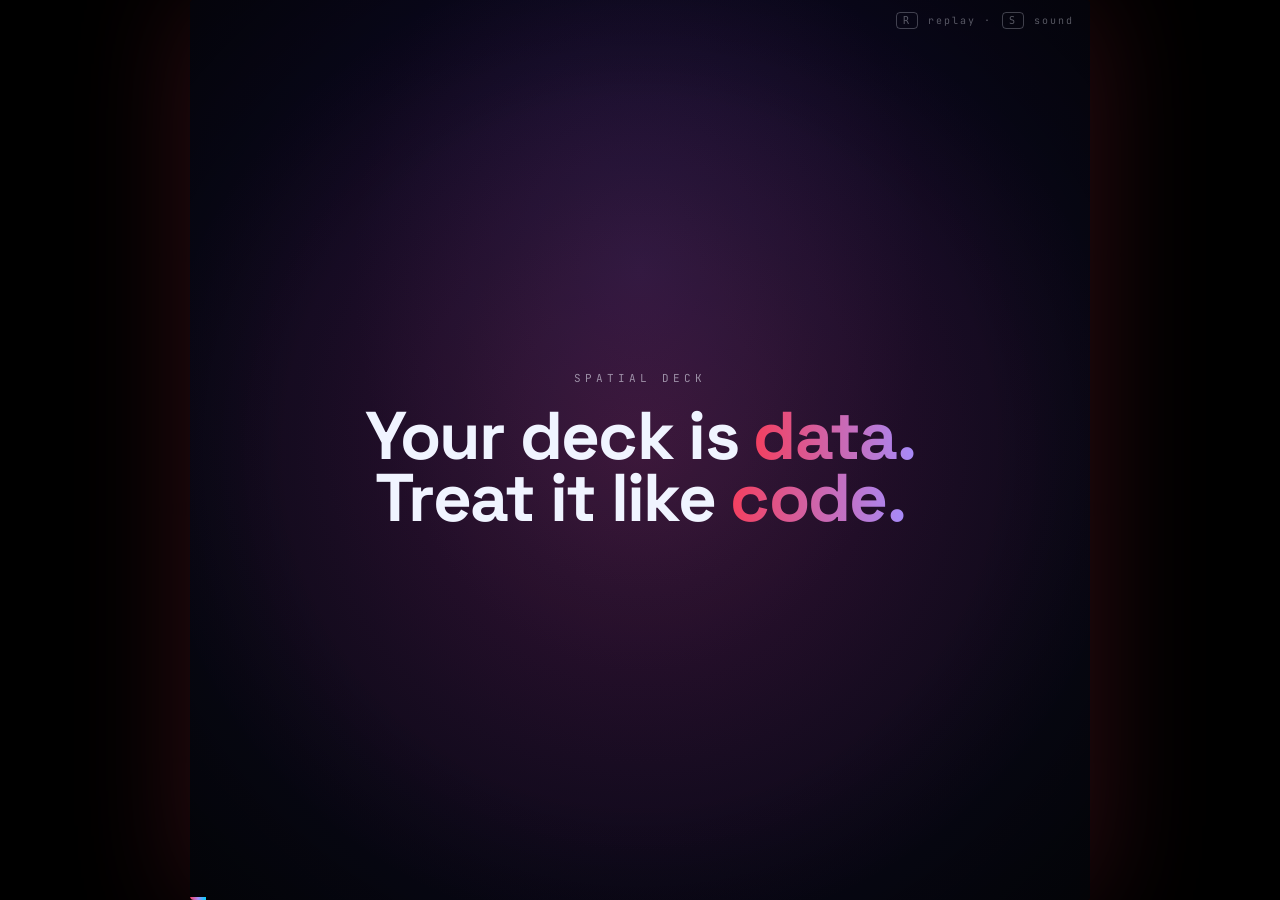
==== promo/index.html @ 25d0becb "promo: add self-contained silent-first social promo 43s 1:1 composition with 10 scenes (title, impor" ====
<!doctype html>
<html lang="en">
<head>
<meta charset="utf-8">
<title>Spatial Deck — Promo</title>
<link rel="preconnect" href="https://fonts.googleapis.com">
<link rel="preconnect" href="https://fonts.gstatic.com" crossorigin>
<link href="https://fonts.googleapis.com/css2?family=Space+Grotesk:wght@400;500;600;700&family=JetBrains+Mono:wght@400;500&display=swap" rel="stylesheet">
<style>
  :root{
    --bg1:#0b0820; --bg2:#060810;
    --teal:#00d4ff; --purple:#a78bfa; --amber:#f59e0b; --rose:#f43f5e; --green:#22c55e;
    --ink:#f0f4ff;
    --bar: 1875ms; /* 128 BPM, 4 beats */
    --beat: 468ms;
  }
  *{box-sizing:border-box;margin:0;padding:0}
  html,body{width:100%;height:100%;background:#000;overflow:hidden;font-family:'Space Grotesk',system-ui,sans-serif;color:var(--ink)}
  #stage{position:absolute;inset:0;display:grid;place-items:center}
  #frame{
    position:relative;width:min(100vmin,1080px);aspect-ratio:1/1;
    background:radial-gradient(ellipse at 50% 30%,#1a1238 0%, var(--bg1) 45%, var(--bg2) 100%);
    overflow:hidden;border-radius:4px;box-shadow:0 0 120px rgba(244,63,94,.2);
    isolation:isolate;
  }
  /* pulsing bg aura synced to beat */
  #aura{position:absolute;inset:-20%;background:radial-gradient(circle at 50% 50%, rgba(244,63,94,.18), transparent 55%);animation:aura var(--bar) ease-in-out infinite;z-index:0;pointer-events:none;mix-blend-mode:screen}
  @keyframes aura{0%,100%{opacity:.3;transform:scale(1)}50%{opacity:.7;transform:scale(1.08)}}

  .scene{position:absolute;inset:0;opacity:0;display:grid;place-items:center;padding:6%;z-index:1;transition:opacity .3s ease}
  .scene.active{opacity:1}

  .kicker{font-size:11px;font-family:'JetBrains Mono',monospace;letter-spacing:4px;color:rgba(240,244,255,.55);text-transform:uppercase;margin-bottom:20px;text-align:center}
  h1.big{font-size:clamp(34px,7.5vmin,92px);font-weight:700;line-height:.92;letter-spacing:-.025em;text-align:center}
  h1.big .accent{background:linear-gradient(90deg,var(--rose),var(--purple));-webkit-background-clip:text;background-clip:text;color:transparent}
  .sub{font-size:clamp(14px,2.2vmin,22px);color:rgba(240,244,255,.65);margin-top:20px;text-align:center;max-width:80%}

  /* beat pulse util */
  .pulse{animation:pulse var(--beat) ease-out}
  @keyframes pulse{0%{transform:scale(1.06)}100%{transform:scale(1)}}

  /* terminal */
  .term{width:86%;max-width:900px;background:rgba(0,0,0,.55);border:1px solid rgba(255,255,255,.12);border-radius:14px;padding:26px 30px;font-family:'JetBrains Mono',monospace;font-size:clamp(12px,2vmin,18px);box-shadow:0 20px 60px rgba(0,0,0,.5)}
  .term .bar{display:flex;gap:6px;margin-bottom:16px}
  .term .bar i{width:10px;height:10px;border-radius:50%;background:#333}
  .term .bar i:nth-child(1){background:#ff5f57} .term .bar i:nth-child(2){background:#febc2e} .term .bar i:nth-child(3){background:#28c840}
  .term .line{color:rgba(240,244,255,.9);white-space:pre;overflow:hidden}
  .term .line .prompt{color:var(--rose)}
  .term .line .cmd{color:var(--teal)}
  .term .line .arg{color:var(--amber)}
  .term .out{color:var(--green);margin-top:8px}
  .caret{display:inline-block;width:.55em;height:1em;background:var(--teal);vertical-align:-0.15em;animation:blink 1s steps(1) infinite;margin-left:2px}
  @keyframes blink{50%{opacity:0}}

  /* chips */
  .chips{display:flex;flex-wrap:wrap;gap:12px;justify-content:center;margin-top:26px}
  .chip{padding:9px 18px;border-radius:999px;border:1.5px solid;font-family:'JetBrains Mono',monospace;font-size:clamp(10px,1.7vmin,15px);letter-spacing:2px;font-weight:600;opacity:0;transform:translateY(14px) scale(.9)}
  .chip.show{animation:chipIn .35s cubic-bezier(.2,.8,.2,1.3) forwards}
  @keyframes chipIn{to{opacity:1;transform:translateY(0) scale(1)}}
  .chip.teal{border-color:var(--teal);color:var(--teal);background:rgba(0,212,255,.1);box-shadow:0 0 24px rgba(0,212,255,.3)}
  .chip.purple{border-color:var(--purple);color:var(--purple);background:rgba(167,139,250,.1);box-shadow:0 0 24px rgba(167,139,250,.3)}
  .chip.amber{border-color:var(--amber);color:var(--amber);background:rgba(245,158,11,.1);box-shadow:0 0 24px rgba(245,158,11,.3)}
  .chip.rose{border-color:var(--rose);color:var(--rose);background:rgba(244,63,94,.1);box-shadow:0 0 24px rgba(244,63,94,.3)}

  /* swatches */
  .swatches{display:flex;gap:10px;margin-top:22px;justify-content:center}
  .sw{width:clamp(34px,5.5vmin,54px);height:clamp(34px,5.5vmin,54px);border-radius:10px;opacity:0;transform:scale(.5) rotate(-12deg)}
  .sw.show{animation:swIn .32s cubic-bezier(.2,.8,.2,1.4) forwards}
  @keyframes swIn{to{opacity:1;transform:scale(1) rotate(0)}}

  /* hero */
  .hero{width:90%;max-width:960px;display:flex;flex-direction:column;align-items:center;gap:22px}
  .hero img{width:100%;border-radius:12px;filter:drop-shadow(0 0 50px rgba(244,63,94,.25));animation:heroIn .4s cubic-bezier(.2,.8,.2,1) both}
  @keyframes heroIn{from{opacity:0;transform:scale(.92)}to{opacity:1;transform:scale(1)}}
  .hero .cap{font-size:clamp(20px,3.6vmin,38px);font-weight:700;letter-spacing:-.015em;text-align:center;line-height:1.1}
  .hero .cap .em{color:var(--rose)}
  .hero .cap .tealem{color:var(--teal)}

  /* live deck iframe scene */
  .liveframe{width:92%;height:70%;border-radius:14px;overflow:hidden;border:2px solid rgba(240,244,255,.18);box-shadow:0 30px 80px rgba(0,0,0,.6);position:relative}
  .liveframe iframe{width:100%;height:100%;border:0;background:#0b0820;pointer-events:none}
  .liveframe::after{content:"LIVE DECK";position:absolute;top:12px;left:12px;padding:5px 10px;background:rgba(244,63,94,.9);color:#fff;font-family:'JetBrains Mono',monospace;font-size:10px;letter-spacing:3px;border-radius:4px;animation:blink 1s infinite}
  .livelabel{font-size:clamp(14px,2.4vmin,24px);color:rgba(240,244,255,.7);margin-top:16px;text-align:center;font-family:'JetBrains Mono',monospace;letter-spacing:3px}

  /* claude design scene */
  .cd{display:grid;grid-template-columns:1fr auto 1fr;gap:28px;align-items:center;width:92%;max-width:960px}
  .cd-side{padding:28px;border-radius:14px;border:1.5px solid;text-align:center}
  .cd-side.left{border-color:var(--purple);background:rgba(167,139,250,.08)}
  .cd-side.right{border-color:var(--teal);background:rgba(0,212,255,.08)}
  .cd-side .name{font-size:clamp(14px,2.4vmin,24px);font-weight:700;letter-spacing:1px;margin-bottom:10px}
  .cd-side.left .name{color:var(--purple)} .cd-side.right .name{color:var(--teal)}
  .cd-side .what{font-family:'JetBrains Mono',monospace;font-size:clamp(10px,1.6vmin,14px);color:rgba(240,244,255,.6);letter-spacing:2px}
  .cd-arrow{font-size:clamp(28px,5vmin,50px);color:var(--rose)}
  .cd-title{text-align:center;font-size:clamp(16px,2.6vmin,26px);color:rgba(240,244,255,.85);margin-top:28px;max-width:80%;margin-left:auto;margin-right:auto;line-height:1.3}
  .cd-title b{color:var(--rose)}

  /* end card */
  .end{text-align:center}
  .end .logo{font-size:clamp(34px,7vmin,72px);font-weight:700;letter-spacing:-.025em}
  .end .tag{font-size:clamp(13px,2vmin,20px);color:rgba(240,244,255,.55);margin:16px 0 28px;font-family:'JetBrains Mono',monospace;letter-spacing:3px}
  .end .url{display:inline-block;padding:14px 28px;border:1.5px solid var(--teal);color:var(--teal);border-radius:12px;font-family:'JetBrains Mono',monospace;font-size:clamp(12px,2vmin,18px);letter-spacing:2px;box-shadow:0 0 30px rgba(0,212,255,.3)}
  .end .cred{display:flex;gap:14px;justify-content:center;margin-top:24px;font-family:'JetBrains Mono',monospace;font-size:clamp(10px,1.5vmin,14px);color:rgba(240,244,255,.5);letter-spacing:3px;flex-wrap:wrap}
  .end .cred span{padding:6px 12px;border:1px solid rgba(240,244,255,.18);border-radius:6px}

  /* progress */
  #progress{position:absolute;left:0;bottom:0;height:3px;background:linear-gradient(90deg,var(--rose),var(--purple),var(--teal));width:0%;z-index:5}

  /* hint */
  #hint{position:absolute;top:14px;right:16px;font-family:'JetBrains Mono',monospace;font-size:10px;letter-spacing:2px;color:rgba(240,244,255,.35);z-index:10}
  #hint kbd{border:1px solid rgba(240,244,255,.25);padding:2px 6px;border-radius:4px;margin:0 2px}
  #sound-badge{position:absolute;top:14px;left:16px;font-family:'JetBrains Mono',monospace;font-size:10px;letter-spacing:2px;color:var(--rose);z-index:10;opacity:0;transition:opacity .3s}
  #sound-badge.on{opacity:1}

  /* vignette */
  #frame::after{content:"";position:absolute;inset:0;pointer-events:none;background:radial-gradient(ellipse at center,transparent 55%,rgba(0,0,0,.55) 100%);z-index:2}
</style>
</head>
<body>
<div id="stage">
  <div id="frame">
    <div id="aura"></div>
    <div id="sound-badge">♪ SOUND ON</div>
    <div id="hint"><kbd>R</kbd> replay &middot; <kbd>S</kbd> sound</div>

    <!-- Scene 1: Title (0 - 3750ms) -->
    <div class="scene" data-start="0" data-end="3750">
      <div>
        <div class="kicker">Spatial Deck</div>
        <h1 class="big">Your deck is <span class="accent">data.</span><br>Treat it like <span class="accent">code.</span></h1>
      </div>
    </div>

    <!-- Scene 2: import_tokens — Claude Design hook (3750 - 8500) -->
    <div class="scene" data-start="3750" data-end="8500">
      <div class="term">
        <div class="bar"><i></i><i></i><i></i></div>
        <div class="line"><span class="prompt">$ </span><span class="cmd" id="t1"></span><span class="caret"></span></div>
        <div class="line out" id="t1out"></div>
        <div class="swatches" id="swatches">
          <div class="sw" style="background:#00d4ff"></div>
          <div class="sw" style="background:#a78bfa"></div>
          <div class="sw" style="background:#f43f5e"></div>
          <div class="sw" style="background:#f59e0b"></div>
          <div class="sw" style="background:#22c55e"></div>
        </div>
      </div>
    </div>

    <!-- Scene 3: Claude Design bridge (8500 - 13000) -->
    <div class="scene" data-start="8500" data-end="13000">
      <div style="width:100%">
        <div class="cd">
          <div class="cd-side left">
            <div class="name">Claude Design</div>
            <div class="what">HANDS YOU<br>TOKENS · STYLES · HANDOFF</div>
          </div>
          <div class="cd-arrow">→</div>
          <div class="cd-side right">
            <div class="name">Spatial Deck</div>
            <div class="what">HANDS YOU<br>A LIVING DECK</div>
          </div>
        </div>
        <div class="cd-title">Brand system in. <b>Presentable deck out.</b> One command.</div>
      </div>
    </div>

    <!-- Scene 4: import_pptx + chapters (13000 - 17000) -->
    <div class="scene" data-start="13000" data-end="17000">
      <div class="term" style="width:86%">
        <div class="bar"><i></i><i></i><i></i></div>
        <div class="line"><span class="prompt">$ </span><span class="cmd" id="t2"></span><span class="caret"></span></div>
        <div class="line out" id="t2out"></div>
        <div class="chips">
          <div class="chip teal">CH 1 &middot; DEFINE THE SPATIAL</div>
          <div class="chip purple">CH 2 &middot; MATCH THE PLATFORM</div>
          <div class="chip amber">CH 3 &middot; ITERATION SPEED</div>
          <div class="chip rose">CH 4 &middot; DECK AS CODE</div>
        </div>
      </div>
    </div>

    <!-- Scene 5: Live deck (17000 - 21500) -->
    <div class="scene" data-start="17000" data-end="21500">
      <div style="display:flex;flex-direction:column;align-items:center;gap:0;width:100%;height:100%">
        <div class="liveframe">
          <iframe id="live1" src="about:blank"></iframe>
        </div>
        <div class="livelabel">Runs in any browser &middot; zero build</div>
      </div>
    </div>

    <!-- Scene 6: Roundtrip (21500 - 25500) -->
    <div class="scene" data-start="21500" data-end="25500">
      <div class="hero">
        <img src="../images/ch4-case1-roundtrip.svg" alt="">
        <div class="cap">Any format in. <span class="em">Any format out.</span></div>
      </div>
    </div>

    <!-- Scene 7: Peer review (25500 - 29500) -->
    <div class="scene" data-start="25500" data-end="29500">
      <div class="hero">
        <img src="../images/ch4-case2-peerreview.svg" alt="">
        <div class="cap">Local models review every chapter.<br><span class="em">Agreement is signal.</span></div>
      </div>
    </div>

    <!-- Scene 8: Merge (29500 - 33500) -->
    <div class="scene" data-start="29500" data-end="33500">
      <div class="hero">
        <img src="../images/ch4-case3-mergediff.svg" alt="">
        <div class="cap"><span class="em">Merge.</span> <span class="tealem">Diff.</span> <span class="em">Ship.</span></div>
      </div>
    </div>

    <!-- Scene 9: Live deck 2 (33500 - 38000) -->
    <div class="scene" data-start="33500" data-end="38000">
      <div style="display:flex;flex-direction:column;align-items:center;gap:0;width:100%;height:100%">
        <div class="liveframe">
          <iframe id="live2" src="about:blank"></iframe>
        </div>
        <div class="livelabel">Your deck. Your tokens. <span style="color:var(--rose)">Your fork.</span></div>
      </div>
    </div>

    <!-- Scene 10: End card (38000 - 43000) -->
    <div class="scene" data-start="38000" data-end="43000">
      <div class="end">
        <div class="logo"><span style="background:linear-gradient(90deg,var(--rose),var(--purple));-webkit-background-clip:text;background-clip:text;color:transparent">Spatial Deck</span></div>
        <div class="tag">ZERO BUILD &middot; ONE FILE &middot; YOURS TO FORK</div>
        <div class="url">github.com/ibrews/spatial-deck</div>
        <div class="cred">
          <span>.md</span><span>.html</span><span>.pptx</span><span>.pdf</span><span>.css</span>
        </div>
        <div style="margin-top:26px;font-family:'JetBrains Mono',monospace;font-size:clamp(10px,1.5vmin,14px);color:rgba(240,244,255,.45);letter-spacing:2px">
          Complements <span style="color:var(--purple)">Claude Design</span>
        </div>
      </div>
    </div>

    <div id="progress"></div>
  </div>
</div>

<script>
(function(){
  const scenes = Array.from(document.querySelectorAll('.scene'));
  const progress = document.getElementById('progress');
  const soundBadge = document.getElementById('sound-badge');
  const DURATION = 43000;
  const BPM = 128;
  const BEAT = 60000 / BPM; // 468.75ms

  let t0 = null, raf = null, audioOn = false, ctx = null;

  // ── Audio ──
  function initAudio(){
    if(ctx) return;
    ctx = new (window.AudioContext||window.webkitAudioContext)();
    master = ctx.createGain(); master.gain.value = .6; master.connect(ctx.destination);
  }
  let master = null;
  let musicNodes = [];

  function kick(t){
    const o=ctx.createOscillator(), g=ctx.createGain();
    o.frequency.setValueAtTime(120,t); o.frequency.exponentialRampToValueAtTime(40,t+.12);
    g.gain.setValueAtTime(0,t); g.gain.linearRampToValueAtTime(.9,t+.005); g.gain.exponentialRampToValueAtTime(.001,t+.22);
    o.connect(g).connect(master); o.start(t); o.stop(t+.25);
  }
  function hat(t, open=false){
    const b=ctx.createBuffer(1,ctx.sampleRate*.1,ctx.sampleRate), d=b.getChannelData(0);
    for(let i=0;i<d.length;i++) d[i]=(Math.random()*2-1);
    const s=ctx.createBufferSource(); s.buffer=b;
    const hp=ctx.createBiquadFilter(); hp.type='highpass'; hp.frequency.value=7000;
    const g=ctx.createGain(); g.gain.setValueAtTime(.18,t); g.gain.exponentialRampToValueAtTime(.001,t+(open?.18:.05));
    s.connect(hp).connect(g).connect(master); s.start(t); s.stop(t+.2);
  }
  function bass(t,freq,dur=BEAT/1000*0.9){
    const o=ctx.createOscillator(), g=ctx.createGain(), lp=ctx.createBiquadFilter();
    o.type='sawtooth'; o.frequency.value=freq;
    lp.type='lowpass'; lp.frequency.setValueAtTime(400,t); lp.frequency.exponentialRampToValueAtTime(1200,t+.05); lp.frequency.exponentialRampToValueAtTime(300,t+dur);
    g.gain.setValueAtTime(0,t); g.gain.linearRampToValueAtTime(.28,t+.01); g.gain.exponentialRampToValueAtTime(.001,t+dur);
    o.connect(lp).connect(g).connect(master); o.start(t); o.stop(t+dur+.05);
  }
  function arp(t,freq){
    const o=ctx.createOscillator(), g=ctx.createGain();
    o.type='square'; o.frequency.value=freq;
    g.gain.setValueAtTime(0,t); g.gain.linearRampToValueAtTime(.1,t+.005); g.gain.exponentialRampToValueAtTime(.001,t+.15);
    o.connect(g).connect(master); o.start(t); o.stop(t+.2);
  }
  function riser(t,dur=1.5){
    const n=ctx.createBufferSource(), b=ctx.createBuffer(1,ctx.sampleRate*dur,ctx.sampleRate);
    const d=b.getChannelData(0); for(let i=0;i<d.length;i++) d[i]=(Math.random()*2-1);
    n.buffer=b;
    const bp=ctx.createBiquadFilter(); bp.type='bandpass'; bp.Q.value=4;
    bp.frequency.setValueAtTime(300,t); bp.frequency.exponentialRampToValueAtTime(6000,t+dur);
    const g=ctx.createGain(); g.gain.setValueAtTime(0,t); g.gain.linearRampToValueAtTime(.2,t+dur*.85); g.gain.linearRampToValueAtTime(0,t+dur);
    n.connect(bp).connect(g).connect(master); n.start(t); n.stop(t+dur+.05);
  }
  function whoosh(){
    if(!audioOn||!ctx) return;
    const t=ctx.currentTime;
    const n=ctx.createBufferSource(), b=ctx.createBuffer(1,ctx.sampleRate*.45,ctx.sampleRate);
    const d=b.getChannelData(0); for(let i=0;i<d.length;i++) d[i]=(Math.random()*2-1)*.7;
    n.buffer=b;
    const bp=ctx.createBiquadFilter(); bp.type='bandpass'; bp.Q.value=2;
    bp.frequency.setValueAtTime(800,t); bp.frequency.exponentialRampToValueAtTime(4500,t+.4);
    const g=ctx.createGain(); g.gain.setValueAtTime(.35,t); g.gain.exponentialRampToValueAtTime(.001,t+.45);
    n.connect(bp).connect(g).connect(master); n.start(t); n.stop(t+.5);
  }
  function bing(freq=880){
    if(!audioOn||!ctx) return;
    const t=ctx.currentTime;
    const o=ctx.createOscillator(), g=ctx.createGain();
    o.type='triangle'; o.frequency.value=freq;
    g.gain.setValueAtTime(0,t); g.gain.linearRampToValueAtTime(.12,t+.01); g.gain.exponentialRampToValueAtTime(.001,t+.35);
    o.connect(g).connect(master); o.start(t); o.stop(t+.4);
  }

  // schedule the whole pulsing track up front, relative to audio start time
  function scheduleMusic(startT){
    // Bass pattern in A minor pentatonic-ish: A2=110, C3=130.8, E3=164.8, G3=196
    const bassNotes = [110, 110, 164.8, 110, 130.8, 110, 146.8, 110]; // 8 per bar (eighth notes)
    const arpNotes  = [440, 523, 659, 523, 440, 523, 659, 880];
    const BARS = Math.ceil(DURATION/1000 / (BEAT*4/1000)); // ~23 bars
    for(let b=0; b<BARS; b++){
      const barT = startT + b*(BEAT*4)/1000;
      // kick on 1 & 3
      kick(barT);
      kick(barT + 2*BEAT/1000);
      // snare-ish (hat open) on 2 & 4
      hat(barT + BEAT/1000, true);
      hat(barT + 3*BEAT/1000, true);
      // closed hats on 8ths
      for(let i=0;i<8;i++) hat(barT + i*BEAT/2000);
      // bass 8ths
      for(let i=0;i<8;i++) bass(barT + i*BEAT/2000, bassNotes[i], BEAT/2000*.95);
      // arp only in "hype" bars (every other bar after bar 2)
      if(b>=2 && b%2===1){
        for(let i=0;i<8;i++) arp(barT + i*BEAT/2000, arpNotes[i]);
      }
    }
    // risers before big scene cuts (21500ms = roundtrip, 38000ms = end card)
    riser(startT + 20.0, 1.5);
    riser(startT + 36.5, 1.5);
  }

  // ── Typewriter ──
  function typewrite(el, text, speed=32){
    el.textContent='';
    let i=0;
    const id = setInterval(()=>{
      if(i>=text.length){clearInterval(id); return;}
      el.textContent += text[i++];
    }, speed);
    return id;
  }

  // ── Scene-specific FX (once each) ──
  const fired = new Set();
  function trigger(key, fn){ if(fired.has(key)) return; fired.add(key); fn(); }

  function sceneFX(i){
    if(i===1) trigger('s1',()=>{ /* soft open */ });
    if(i===2) trigger('s2',()=>{
      whoosh();
      typewrite(document.getElementById('t1'),'python tools/import_tokens.py design-system.css',28);
      setTimeout(()=>{ document.getElementById('t1out').textContent='✓ 5 tokens extracted · palette synced'; bing(660);},1400);
      document.querySelectorAll('#swatches .sw').forEach((s,k)=>
        setTimeout(()=>{s.classList.add('show'); bing(440+k*90);},1700+k*120));
    });
    if(i===3) trigger('s3',()=>{ whoosh(); setTimeout(()=>bing(784),300); setTimeout(()=>bing(988),600); });
    if(i===4) trigger('s4',()=>{
      whoosh();
      typewrite(document.getElementById('t2'),'python tools/import_pptx.py talk.pptx',28);
      setTimeout(()=>{document.getElementById('t2out').textContent='✓ 4 chapters · 18 cases'; bing(660);},1200);
      document.querySelectorAll('.chips .chip').forEach((c,k)=>
        setTimeout(()=>{c.classList.add('show'); bing(523+k*80);},1400+k*180));
    });
    if(i===5) trigger('s5',()=>{
      whoosh();
      const f=document.getElementById('live1');
      f.src='../index.html?view#5';
    });
    if(i===6) trigger('s6',()=>whoosh());
    if(i===7) trigger('s7',()=>whoosh());
    if(i===8) trigger('s8',()=>whoosh());
    if(i===9) trigger('s9',()=>{
      whoosh();
      const f=document.getElementById('live2');
      f.src='../index.html?view#11';
    });
    if(i===10) trigger('s10',()=>{
      whoosh();
      setTimeout(()=>bing(880),100);
      setTimeout(()=>bing(1175),300);
      setTimeout(()=>bing(1318),500);
    });
  }

  function tick(ts){
    if(t0===null) t0=ts;
    const t = ts - t0;
    if(t >= DURATION){ cancelAnimationFrame(raf); progress.style.width='100%'; return; }
    progress.style.width = (t/DURATION*100).toFixed(2)+'%';
    scenes.forEach((s, idx)=>{
      const start=+s.dataset.start, end=+s.dataset.end;
      const active = t>=start && t<end;
      if(active && !s.classList.contains('active')){
        s.classList.add('active');
        sceneFX(idx+1);
      } else if(!active && s.classList.contains('active')){
        s.classList.remove('active');
      }
    });
    raf = requestAnimationFrame(tick);
  }

  function play(){
    fired.clear();
    scenes.forEach(s=>s.classList.remove('active'));
    const t1=document.getElementById('t1'); if(t1) t1.textContent='';
    const t2=document.getElementById('t2'); if(t2) t2.textContent='';
    document.getElementById('t1out').textContent=''; document.getElementById('t2out').textContent='';
    document.querySelectorAll('.sw,.chip').forEach(el=>el.classList.remove('show'));
    document.getElementById('live1').src='about:blank';
    document.getElementById('live2').src='about:blank';
    t0=null; cancelAnimationFrame(raf);
    if(audioOn){
      initAudio();
      // schedule music fresh
      scheduleMusic(ctx.currentTime + 0.1);
    }
    raf = requestAnimationFrame(tick);
  }

  window.addEventListener('keydown', e=>{
    if(e.key==='r'||e.key==='R') play();
    if(e.key==='s'||e.key==='S'){
      audioOn = !audioOn;
      soundBadge.classList.toggle('on', audioOn);
      if(audioOn){ initAudio(); }
      // restart so music schedule aligns
      play();
    }
  });

  play();
})();
</script>
</body>
</html>
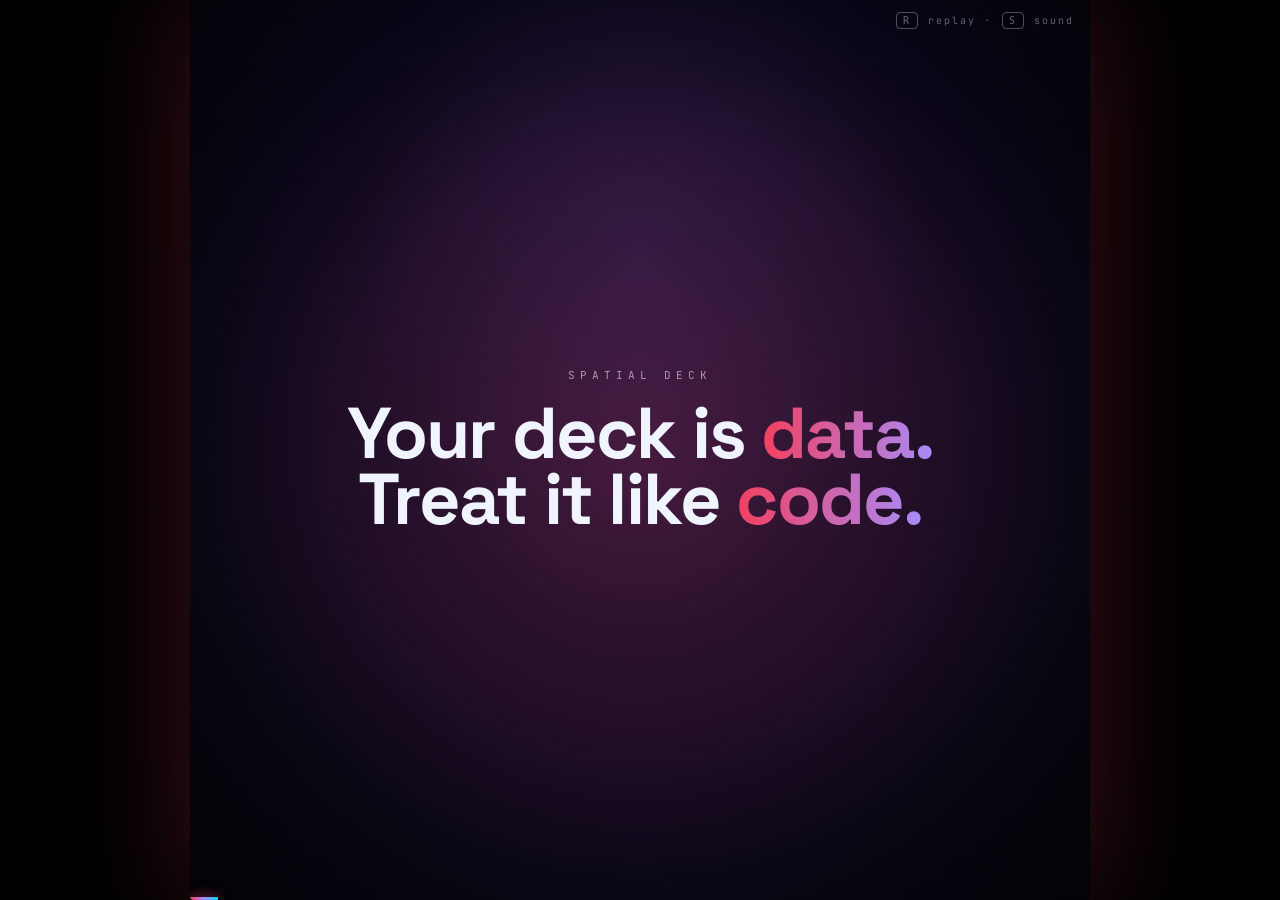
==== commit d3cd55e0: "promo: fly-through rebuild — deck as hero, real navigation Cuts down to 8 scenes, 39s. Two LIVE DECK" ====
--- a/promo/index.html
+++ b/promo/index.html
@@ -11,7 +11,7 @@
     --bg1:#0b0820; --bg2:#060810;
     --teal:#00d4ff; --purple:#a78bfa; --amber:#f59e0b; --rose:#f43f5e; --green:#22c55e;
     --ink:#f0f4ff;
-    --bar: 1875ms; /* 128 BPM, 4 beats */
+    --bar: 1875ms;
     --beat: 468ms;
   }
   *{box-sizing:border-box;margin:0;padding:0}
@@ -20,153 +20,160 @@
   #frame{
     position:relative;width:min(100vmin,1080px);aspect-ratio:1/1;
     background:radial-gradient(ellipse at 50% 30%,#1a1238 0%, var(--bg1) 45%, var(--bg2) 100%);
-    overflow:hidden;border-radius:4px;box-shadow:0 0 120px rgba(244,63,94,.2);
+    overflow:hidden;border-radius:4px;box-shadow:0 0 120px rgba(244,63,94,.25);
     isolation:isolate;
   }
-  /* pulsing bg aura synced to beat */
-  #aura{position:absolute;inset:-20%;background:radial-gradient(circle at 50% 50%, rgba(244,63,94,.18), transparent 55%);animation:aura var(--bar) ease-in-out infinite;z-index:0;pointer-events:none;mix-blend-mode:screen}
-  @keyframes aura{0%,100%{opacity:.3;transform:scale(1)}50%{opacity:.7;transform:scale(1.08)}}
-
-  .scene{position:absolute;inset:0;opacity:0;display:grid;place-items:center;padding:6%;z-index:1;transition:opacity .3s ease}
+  /* aura — pulses to beat */
+  #aura{position:absolute;inset:-20%;background:radial-gradient(circle at 50% 50%, rgba(244,63,94,.22), transparent 55%);animation:aura var(--bar) ease-in-out infinite;z-index:0;pointer-events:none;mix-blend-mode:screen}
+  @keyframes aura{0%,100%{opacity:.35;transform:scale(1)}50%{opacity:.75;transform:scale(1.1)}}
+
+  /* scanlines for retro-tech vibe */
+  #scan{position:absolute;inset:0;pointer-events:none;background:repeating-linear-gradient(0deg,transparent 0,transparent 2px,rgba(255,255,255,.012) 2px,rgba(255,255,255,.012) 3px);z-index:6;mix-blend-mode:overlay}
+
+  .scene{position:absolute;inset:0;opacity:0;display:grid;place-items:center;padding:5%;z-index:1;transition:opacity .25s ease}
   .scene.active{opacity:1}
 
-  .kicker{font-size:11px;font-family:'JetBrains Mono',monospace;letter-spacing:4px;color:rgba(240,244,255,.55);text-transform:uppercase;margin-bottom:20px;text-align:center}
-  h1.big{font-size:clamp(34px,7.5vmin,92px);font-weight:700;line-height:.92;letter-spacing:-.025em;text-align:center}
-  h1.big .accent{background:linear-gradient(90deg,var(--rose),var(--purple));-webkit-background-clip:text;background-clip:text;color:transparent}
-  .sub{font-size:clamp(14px,2.2vmin,22px);color:rgba(240,244,255,.65);margin-top:20px;text-align:center;max-width:80%}
-
-  /* beat pulse util */
-  .pulse{animation:pulse var(--beat) ease-out}
-  @keyframes pulse{0%{transform:scale(1.06)}100%{transform:scale(1)}}
-
-  /* terminal */
-  .term{width:86%;max-width:900px;background:rgba(0,0,0,.55);border:1px solid rgba(255,255,255,.12);border-radius:14px;padding:26px 30px;font-family:'JetBrains Mono',monospace;font-size:clamp(12px,2vmin,18px);box-shadow:0 20px 60px rgba(0,0,0,.5)}
-  .term .bar{display:flex;gap:6px;margin-bottom:16px}
+  /* ── shared text ── */
+  .kicker{font-size:11px;font-family:'JetBrains Mono',monospace;letter-spacing:5px;color:rgba(240,244,255,.6);text-transform:uppercase;margin-bottom:18px;text-align:center}
+  h1.big{font-size:clamp(40px,8vmin,100px);font-weight:700;line-height:.92;letter-spacing:-.025em;text-align:center}
+  h1.big .accent{background:linear-gradient(90deg,var(--rose) 0%,var(--purple) 50%,var(--teal) 100%);-webkit-background-clip:text;background-clip:text;color:transparent;animation:shimmer 3s linear infinite;background-size:200% 100%}
+  @keyframes shimmer{to{background-position:200% 0}}
+  .sub{font-size:clamp(14px,2.2vmin,22px);color:rgba(240,244,255,.65);margin-top:18px;text-align:center;max-width:80%}
+
+  /* ── terminal ── */
+  .term{width:88%;max-width:920px;background:rgba(0,0,0,.65);border:1px solid rgba(255,255,255,.14);border-radius:14px;padding:22px 28px;font-family:'JetBrains Mono',monospace;font-size:clamp(12px,1.95vmin,18px);box-shadow:0 25px 70px rgba(0,0,0,.6);backdrop-filter:blur(8px)}
+  .term .bar{display:flex;gap:6px;margin-bottom:14px}
   .term .bar i{width:10px;height:10px;border-radius:50%;background:#333}
   .term .bar i:nth-child(1){background:#ff5f57} .term .bar i:nth-child(2){background:#febc2e} .term .bar i:nth-child(3){background:#28c840}
-  .term .line{color:rgba(240,244,255,.9);white-space:pre;overflow:hidden}
+  .term .line{color:rgba(240,244,255,.92);white-space:pre;overflow:hidden}
   .term .line .prompt{color:var(--rose)}
   .term .line .cmd{color:var(--teal)}
-  .term .line .arg{color:var(--amber)}
-  .term .out{color:var(--green);margin-top:8px}
+  .term .out{color:var(--green);margin-top:6px}
   .caret{display:inline-block;width:.55em;height:1em;background:var(--teal);vertical-align:-0.15em;animation:blink 1s steps(1) infinite;margin-left:2px}
   @keyframes blink{50%{opacity:0}}
 
-  /* chips */
-  .chips{display:flex;flex-wrap:wrap;gap:12px;justify-content:center;margin-top:26px}
-  .chip{padding:9px 18px;border-radius:999px;border:1.5px solid;font-family:'JetBrains Mono',monospace;font-size:clamp(10px,1.7vmin,15px);letter-spacing:2px;font-weight:600;opacity:0;transform:translateY(14px) scale(.9)}
-  .chip.show{animation:chipIn .35s cubic-bezier(.2,.8,.2,1.3) forwards}
+  /* swatches & chips */
+  .swatches{display:flex;gap:10px;margin-top:18px;justify-content:center}
+  .sw{width:clamp(32px,5.2vmin,52px);height:clamp(32px,5.2vmin,52px);border-radius:10px;opacity:0;transform:scale(.5) rotate(-12deg)}
+  .sw.show{animation:swIn .3s cubic-bezier(.2,.8,.2,1.4) forwards}
+  @keyframes swIn{to{opacity:1;transform:scale(1) rotate(0)}}
+  .chips{display:flex;flex-wrap:wrap;gap:10px;justify-content:center;margin-top:20px}
+  .chip{padding:8px 16px;border-radius:999px;border:1.5px solid;font-family:'JetBrains Mono',monospace;font-size:clamp(10px,1.6vmin,14px);letter-spacing:2px;font-weight:600;opacity:0;transform:translateY(14px) scale(.9)}
+  .chip.show{animation:chipIn .3s cubic-bezier(.2,.8,.2,1.3) forwards}
   @keyframes chipIn{to{opacity:1;transform:translateY(0) scale(1)}}
   .chip.teal{border-color:var(--teal);color:var(--teal);background:rgba(0,212,255,.1);box-shadow:0 0 24px rgba(0,212,255,.3)}
   .chip.purple{border-color:var(--purple);color:var(--purple);background:rgba(167,139,250,.1);box-shadow:0 0 24px rgba(167,139,250,.3)}
   .chip.amber{border-color:var(--amber);color:var(--amber);background:rgba(245,158,11,.1);box-shadow:0 0 24px rgba(245,158,11,.3)}
   .chip.rose{border-color:var(--rose);color:var(--rose);background:rgba(244,63,94,.1);box-shadow:0 0 24px rgba(244,63,94,.3)}
 
-  /* swatches */
-  .swatches{display:flex;gap:10px;margin-top:22px;justify-content:center}
-  .sw{width:clamp(34px,5.5vmin,54px);height:clamp(34px,5.5vmin,54px);border-radius:10px;opacity:0;transform:scale(.5) rotate(-12deg)}
-  .sw.show{animation:swIn .32s cubic-bezier(.2,.8,.2,1.4) forwards}
-  @keyframes swIn{to{opacity:1;transform:scale(1) rotate(0)}}
-
-  /* hero */
-  .hero{width:90%;max-width:960px;display:flex;flex-direction:column;align-items:center;gap:22px}
-  .hero img{width:100%;border-radius:12px;filter:drop-shadow(0 0 50px rgba(244,63,94,.25));animation:heroIn .4s cubic-bezier(.2,.8,.2,1) both}
+  /* ── live deck fly-through ── */
+  .flythru{position:absolute;inset:0;display:grid;place-items:center}
+  .flythru .viewport{position:relative;width:96%;height:96%;border-radius:14px;overflow:hidden;box-shadow:0 30px 100px rgba(0,0,0,.7);border:2px solid rgba(244,63,94,.25)}
+  .flythru iframe{position:absolute;width:160%;height:160%;left:-30%;top:-30%;border:0;background:#0b0820;pointer-events:none;transition:transform 800ms cubic-bezier(.4,0,.2,1), filter 400ms;transform-origin:50% 50%}
+  .flythru .grade{position:absolute;inset:0;background:radial-gradient(ellipse at center,transparent 30%,rgba(11,8,32,.5) 100%);pointer-events:none}
+  .flythru .badge{position:absolute;top:14px;left:14px;padding:6px 12px;background:rgba(244,63,94,.95);color:#fff;font-family:'JetBrains Mono',monospace;font-size:10px;letter-spacing:3px;border-radius:4px;animation:blink 1.2s infinite;z-index:5}
+  .flythru .hud{position:absolute;bottom:18px;left:50%;transform:translateX(-50%);padding:10px 22px;background:rgba(0,0,0,.7);border:1px solid rgba(0,212,255,.4);border-radius:10px;font-family:'JetBrains Mono',monospace;font-size:clamp(11px,1.6vmin,15px);color:var(--teal);letter-spacing:3px;backdrop-filter:blur(8px);opacity:0;transition:opacity .3s}
+  .flythru .hud.show{opacity:1}
+  .flythru .keys{position:absolute;top:14px;right:14px;display:flex;gap:6px;z-index:5;opacity:0;transition:opacity .3s}
+  .flythru .keys.show{opacity:1}
+  .flythru .keys kbd{padding:6px 10px;background:rgba(0,0,0,.7);border:1px solid rgba(240,244,255,.3);border-radius:6px;font-family:'JetBrains Mono',monospace;font-size:11px;color:#f0f4ff;letter-spacing:1px}
+  .flythru .keys kbd.tap{animation:tap .3s ease}
+  @keyframes tap{0%{background:var(--teal);color:#000;transform:scale(1.15)}100%{background:rgba(0,0,0,.7);transform:scale(1)}}
+
+  /* ── claude design ── */
+  .cd{display:grid;grid-template-columns:1fr auto 1fr;gap:24px;align-items:center;width:92%;max-width:960px}
+  .cd-side{padding:24px;border-radius:14px;border:1.5px solid;text-align:center;backdrop-filter:blur(6px)}
+  .cd-side.left{border-color:var(--purple);background:rgba(167,139,250,.1);box-shadow:0 0 40px rgba(167,139,250,.15)}
+  .cd-side.right{border-color:var(--teal);background:rgba(0,212,255,.1);box-shadow:0 0 40px rgba(0,212,255,.15)}
+  .cd-side .name{font-size:clamp(14px,2.4vmin,24px);font-weight:700;letter-spacing:1px;margin-bottom:8px}
+  .cd-side.left .name{color:var(--purple)} .cd-side.right .name{color:var(--teal)}
+  .cd-side .what{font-family:'JetBrains Mono',monospace;font-size:clamp(10px,1.5vmin,14px);color:rgba(240,244,255,.65);letter-spacing:2px;line-height:1.5}
+  .cd-arrow{font-size:clamp(28px,5vmin,50px);color:var(--rose);animation:arrowPump var(--beat) ease-in-out infinite}
+  @keyframes arrowPump{0%,100%{transform:translateX(0)}50%{transform:translateX(8px)}}
+  .cd-title{text-align:center;font-size:clamp(16px,2.6vmin,26px);color:rgba(240,244,255,.88);margin-top:24px;line-height:1.3}
+  .cd-title b{color:var(--rose)}
+
+  /* ── hero (single SVG punchline) ── */
+  .hero{width:90%;max-width:960px;display:flex;flex-direction:column;align-items:center;gap:18px}
+  .hero img{width:100%;border-radius:12px;filter:drop-shadow(0 0 50px rgba(244,63,94,.3));animation:heroIn .35s cubic-bezier(.2,.8,.2,1) both}
   @keyframes heroIn{from{opacity:0;transform:scale(.92)}to{opacity:1;transform:scale(1)}}
-  .hero .cap{font-size:clamp(20px,3.6vmin,38px);font-weight:700;letter-spacing:-.015em;text-align:center;line-height:1.1}
+  .hero .cap{font-size:clamp(22px,4vmin,42px);font-weight:700;letter-spacing:-.015em;text-align:center;line-height:1.05}
   .hero .cap .em{color:var(--rose)}
   .hero .cap .tealem{color:var(--teal)}
 
-  /* live deck iframe scene */
-  .liveframe{width:92%;height:70%;border-radius:14px;overflow:hidden;border:2px solid rgba(240,244,255,.18);box-shadow:0 30px 80px rgba(0,0,0,.6);position:relative}
-  .liveframe iframe{width:100%;height:100%;border:0;background:#0b0820;pointer-events:none}
-  .liveframe::after{content:"LIVE DECK";position:absolute;top:12px;left:12px;padding:5px 10px;background:rgba(244,63,94,.9);color:#fff;font-family:'JetBrains Mono',monospace;font-size:10px;letter-spacing:3px;border-radius:4px;animation:blink 1s infinite}
-  .livelabel{font-size:clamp(14px,2.4vmin,24px);color:rgba(240,244,255,.7);margin-top:16px;text-align:center;font-family:'JetBrains Mono',monospace;letter-spacing:3px}
-
-  /* claude design scene */
-  .cd{display:grid;grid-template-columns:1fr auto 1fr;gap:28px;align-items:center;width:92%;max-width:960px}
-  .cd-side{padding:28px;border-radius:14px;border:1.5px solid;text-align:center}
-  .cd-side.left{border-color:var(--purple);background:rgba(167,139,250,.08)}
-  .cd-side.right{border-color:var(--teal);background:rgba(0,212,255,.08)}
-  .cd-side .name{font-size:clamp(14px,2.4vmin,24px);font-weight:700;letter-spacing:1px;margin-bottom:10px}
-  .cd-side.left .name{color:var(--purple)} .cd-side.right .name{color:var(--teal)}
-  .cd-side .what{font-family:'JetBrains Mono',monospace;font-size:clamp(10px,1.6vmin,14px);color:rgba(240,244,255,.6);letter-spacing:2px}
-  .cd-arrow{font-size:clamp(28px,5vmin,50px);color:var(--rose)}
-  .cd-title{text-align:center;font-size:clamp(16px,2.6vmin,26px);color:rgba(240,244,255,.85);margin-top:28px;max-width:80%;margin-left:auto;margin-right:auto;line-height:1.3}
-  .cd-title b{color:var(--rose)}
-
-  /* end card */
+  /* ── end card ── */
   .end{text-align:center}
-  .end .logo{font-size:clamp(34px,7vmin,72px);font-weight:700;letter-spacing:-.025em}
-  .end .tag{font-size:clamp(13px,2vmin,20px);color:rgba(240,244,255,.55);margin:16px 0 28px;font-family:'JetBrains Mono',monospace;letter-spacing:3px}
-  .end .url{display:inline-block;padding:14px 28px;border:1.5px solid var(--teal);color:var(--teal);border-radius:12px;font-family:'JetBrains Mono',monospace;font-size:clamp(12px,2vmin,18px);letter-spacing:2px;box-shadow:0 0 30px rgba(0,212,255,.3)}
-  .end .cred{display:flex;gap:14px;justify-content:center;margin-top:24px;font-family:'JetBrains Mono',monospace;font-size:clamp(10px,1.5vmin,14px);color:rgba(240,244,255,.5);letter-spacing:3px;flex-wrap:wrap}
-  .end .cred span{padding:6px 12px;border:1px solid rgba(240,244,255,.18);border-radius:6px}
-
-  /* progress */
-  #progress{position:absolute;left:0;bottom:0;height:3px;background:linear-gradient(90deg,var(--rose),var(--purple),var(--teal));width:0%;z-index:5}
-
-  /* hint */
-  #hint{position:absolute;top:14px;right:16px;font-family:'JetBrains Mono',monospace;font-size:10px;letter-spacing:2px;color:rgba(240,244,255,.35);z-index:10}
-  #hint kbd{border:1px solid rgba(240,244,255,.25);padding:2px 6px;border-radius:4px;margin:0 2px}
+  .end .logo{font-size:clamp(38px,7.5vmin,80px);font-weight:700;letter-spacing:-.03em}
+  .end .logo span{background:linear-gradient(90deg,var(--rose),var(--purple),var(--teal));-webkit-background-clip:text;background-clip:text;color:transparent;background-size:200% 100%;animation:shimmer 3s linear infinite}
+  .end .tag{font-size:clamp(13px,2vmin,20px);color:rgba(240,244,255,.6);margin:14px 0 24px;font-family:'JetBrains Mono',monospace;letter-spacing:3px}
+  .end .url{display:inline-block;padding:14px 28px;border:1.5px solid var(--teal);color:var(--teal);border-radius:12px;font-family:'JetBrains Mono',monospace;font-size:clamp(12px,2vmin,18px);letter-spacing:2px;box-shadow:0 0 30px rgba(0,212,255,.3);animation:pulseUrl 1.5s ease-in-out infinite}
+  @keyframes pulseUrl{0%,100%{box-shadow:0 0 30px rgba(0,212,255,.3)}50%{box-shadow:0 0 50px rgba(0,212,255,.55)}}
+  .end .cred{display:flex;gap:10px;justify-content:center;margin-top:22px;font-family:'JetBrains Mono',monospace;font-size:clamp(10px,1.4vmin,13px);color:rgba(240,244,255,.55);letter-spacing:2px;flex-wrap:wrap}
+  .end .cred span{padding:5px 10px;border:1px solid rgba(240,244,255,.2);border-radius:5px}
+  .end .complement{margin-top:24px;font-family:'JetBrains Mono',monospace;font-size:clamp(11px,1.7vmin,15px);color:rgba(240,244,255,.5);letter-spacing:3px}
+  .end .complement b{color:var(--purple)}
+
+  /* progress + hint */
+  #progress{position:absolute;left:0;bottom:0;height:3px;background:linear-gradient(90deg,var(--rose),var(--purple),var(--teal));width:0%;z-index:7;box-shadow:0 0 12px var(--rose)}
+  #hint{position:absolute;top:14px;right:16px;font-family:'JetBrains Mono',monospace;font-size:10px;letter-spacing:2px;color:rgba(240,244,255,.4);z-index:10}
+  #hint kbd{border:1px solid rgba(240,244,255,.3);padding:2px 6px;border-radius:4px;margin:0 2px}
   #sound-badge{position:absolute;top:14px;left:16px;font-family:'JetBrains Mono',monospace;font-size:10px;letter-spacing:2px;color:var(--rose);z-index:10;opacity:0;transition:opacity .3s}
   #sound-badge.on{opacity:1}
 
-  /* vignette */
-  #frame::after{content:"";position:absolute;inset:0;pointer-events:none;background:radial-gradient(ellipse at center,transparent 55%,rgba(0,0,0,.55) 100%);z-index:2}
+  #frame::after{content:"";position:absolute;inset:0;pointer-events:none;background:radial-gradient(ellipse at center,transparent 50%,rgba(0,0,0,.6) 100%);z-index:3}
 </style>
 </head>
 <body>
 <div id="stage">
   <div id="frame">
     <div id="aura"></div>
-    <div id="sound-badge">♪ SOUND ON</div>
+    <div id="scan"></div>
+    <div id="sound-badge">♪ SOUND</div>
     <div id="hint"><kbd>R</kbd> replay &middot; <kbd>S</kbd> sound</div>
 
-    <!-- Scene 1: Title (0 - 3750ms) -->
-    <div class="scene" data-start="0" data-end="3750">
+    <!-- 1. Title flash (0 - 2500) -->
+    <div class="scene" data-start="0" data-end="2500">
       <div>
         <div class="kicker">Spatial Deck</div>
         <h1 class="big">Your deck is <span class="accent">data.</span><br>Treat it like <span class="accent">code.</span></h1>
       </div>
     </div>
 
-    <!-- Scene 2: import_tokens — Claude Design hook (3750 - 8500) -->
-    <div class="scene" data-start="3750" data-end="8500">
-      <div class="term">
-        <div class="bar"><i></i><i></i><i></i></div>
-        <div class="line"><span class="prompt">$ </span><span class="cmd" id="t1"></span><span class="caret"></span></div>
-        <div class="line out" id="t1out"></div>
-        <div class="swatches" id="swatches">
-          <div class="sw" style="background:#00d4ff"></div>
-          <div class="sw" style="background:#a78bfa"></div>
-          <div class="sw" style="background:#f43f5e"></div>
-          <div class="sw" style="background:#f59e0b"></div>
-          <div class="sw" style="background:#22c55e"></div>
-        </div>
-      </div>
-    </div>
-
-    <!-- Scene 3: Claude Design bridge (8500 - 13000) -->
-    <div class="scene" data-start="8500" data-end="13000">
+    <!-- 2. import_tokens + Claude Design framing (2500 - 7000) -->
+    <div class="scene" data-start="2500" data-end="7000">
       <div style="width:100%">
-        <div class="cd">
-          <div class="cd-side left">
-            <div class="name">Claude Design</div>
-            <div class="what">HANDS YOU<br>TOKENS · STYLES · HANDOFF</div>
+        <div class="kicker" style="color:var(--purple)">Hand off from Claude Design →</div>
+        <div class="term" style="margin:0 auto">
+          <div class="bar"><i></i><i></i><i></i></div>
+          <div class="line"><span class="prompt">$ </span><span class="cmd" id="t1"></span><span class="caret"></span></div>
+          <div class="line out" id="t1out"></div>
+          <div class="swatches" id="swatches">
+            <div class="sw" style="background:#00d4ff"></div>
+            <div class="sw" style="background:#a78bfa"></div>
+            <div class="sw" style="background:#f43f5e"></div>
+            <div class="sw" style="background:#f59e0b"></div>
+            <div class="sw" style="background:#22c55e"></div>
           </div>
-          <div class="cd-arrow">→</div>
-          <div class="cd-side right">
-            <div class="name">Spatial Deck</div>
-            <div class="what">HANDS YOU<br>A LIVING DECK</div>
-          </div>
-        </div>
-        <div class="cd-title">Brand system in. <b>Presentable deck out.</b> One command.</div>
-      </div>
-    </div>
-
-    <!-- Scene 4: import_pptx + chapters (13000 - 17000) -->
-    <div class="scene" data-start="13000" data-end="17000">
-      <div class="term" style="width:86%">
+        </div>
+      </div>
+    </div>
+
+    <!-- 3. Live deck fly-through #1 (7000 - 15000) -->
+    <div class="scene" data-start="7000" data-end="15000">
+      <div class="flythru">
+        <div class="viewport">
+          <div class="badge">LIVE DECK</div>
+          <div class="keys" id="keys1"><kbd id="kArrow">→</kbd></div>
+          <iframe id="live1" src="about:blank"></iframe>
+          <div class="grade"></div>
+          <div class="hud" id="hud1">ARROW = NEXT SLIDE</div>
+        </div>
+      </div>
+    </div>
+
+    <!-- 4. import_pptx + chapters (15000 - 19000) -->
+    <div class="scene" data-start="15000" data-end="19000">
+      <div class="term" style="width:88%;margin:0 auto">
         <div class="bar"><i></i><i></i><i></i></div>
         <div class="line"><span class="prompt">$ </span><span class="cmd" id="t2"></span><span class="caret"></span></div>
         <div class="line out" id="t2out"></div>
@@ -179,62 +186,54 @@
       </div>
     </div>
 
-    <!-- Scene 5: Live deck (17000 - 21500) -->
-    <div class="scene" data-start="17000" data-end="21500">
-      <div style="display:flex;flex-direction:column;align-items:center;gap:0;width:100%;height:100%">
-        <div class="liveframe">
-          <iframe id="live1" src="about:blank"></iframe>
-        </div>
-        <div class="livelabel">Runs in any browser &middot; zero build</div>
-      </div>
-    </div>
-
-    <!-- Scene 6: Roundtrip (21500 - 25500) -->
-    <div class="scene" data-start="21500" data-end="25500">
-      <div class="hero">
-        <img src="../images/ch4-case1-roundtrip.svg" alt="">
-        <div class="cap">Any format in. <span class="em">Any format out.</span></div>
-      </div>
-    </div>
-
-    <!-- Scene 7: Peer review (25500 - 29500) -->
-    <div class="scene" data-start="25500" data-end="29500">
-      <div class="hero">
-        <img src="../images/ch4-case2-peerreview.svg" alt="">
-        <div class="cap">Local models review every chapter.<br><span class="em">Agreement is signal.</span></div>
-      </div>
-    </div>
-
-    <!-- Scene 8: Merge (29500 - 33500) -->
-    <div class="scene" data-start="29500" data-end="33500">
+    <!-- 5. Live deck fly-through #2 — features (19000 - 27000) -->
+    <div class="scene" data-start="19000" data-end="27000">
+      <div class="flythru">
+        <div class="viewport">
+          <div class="badge">FEATURES</div>
+          <iframe id="live2" src="about:blank"></iframe>
+          <div class="grade"></div>
+          <div class="hud" id="hud2">CONSTELLATION MAP</div>
+        </div>
+      </div>
+    </div>
+
+    <!-- 6. Claude Design bridge (27000 - 30500) -->
+    <div class="scene" data-start="27000" data-end="30500">
+      <div style="width:100%">
+        <div class="cd">
+          <div class="cd-side left">
+            <div class="name">Claude Design</div>
+            <div class="what">TOKENS<br>STYLES<br>HANDOFF</div>
+          </div>
+          <div class="cd-arrow">→</div>
+          <div class="cd-side right">
+            <div class="name">Spatial Deck</div>
+            <div class="what">LIVING DECK<br>ZERO BUILD<br>YOURS TO FORK</div>
+          </div>
+        </div>
+        <div class="cd-title">The deck runtime for <b>Claude Design</b> output.</div>
+      </div>
+    </div>
+
+    <!-- 7. Merge punchline (30500 - 34000) -->
+    <div class="scene" data-start="30500" data-end="34000">
       <div class="hero">
         <img src="../images/ch4-case3-mergediff.svg" alt="">
         <div class="cap"><span class="em">Merge.</span> <span class="tealem">Diff.</span> <span class="em">Ship.</span></div>
       </div>
     </div>
 
-    <!-- Scene 9: Live deck 2 (33500 - 38000) -->
-    <div class="scene" data-start="33500" data-end="38000">
-      <div style="display:flex;flex-direction:column;align-items:center;gap:0;width:100%;height:100%">
-        <div class="liveframe">
-          <iframe id="live2" src="about:blank"></iframe>
-        </div>
-        <div class="livelabel">Your deck. Your tokens. <span style="color:var(--rose)">Your fork.</span></div>
-      </div>
-    </div>
-
-    <!-- Scene 10: End card (38000 - 43000) -->
-    <div class="scene" data-start="38000" data-end="43000">
+    <!-- 8. End card (34000 - 39000) -->
+    <div class="scene" data-start="34000" data-end="39000">
       <div class="end">
-        <div class="logo"><span style="background:linear-gradient(90deg,var(--rose),var(--purple));-webkit-background-clip:text;background-clip:text;color:transparent">Spatial Deck</span></div>
+        <div class="logo"><span>Spatial Deck</span></div>
         <div class="tag">ZERO BUILD &middot; ONE FILE &middot; YOURS TO FORK</div>
         <div class="url">github.com/ibrews/spatial-deck</div>
         <div class="cred">
           <span>.md</span><span>.html</span><span>.pptx</span><span>.pdf</span><span>.css</span>
         </div>
-        <div style="margin-top:26px;font-family:'JetBrains Mono',monospace;font-size:clamp(10px,1.5vmin,14px);color:rgba(240,244,255,.45);letter-spacing:2px">
-          Complements <span style="color:var(--purple)">Claude Design</span>
-        </div>
+        <div class="complement">Complements <b>Claude Design</b></div>
       </div>
     </div>
 
@@ -247,156 +246,122 @@
   const scenes = Array.from(document.querySelectorAll('.scene'));
   const progress = document.getElementById('progress');
   const soundBadge = document.getElementById('sound-badge');
-  const DURATION = 43000;
+  const DURATION = 39000;
   const BPM = 128;
-  const BEAT = 60000 / BPM; // 468.75ms
-
-  let t0 = null, raf = null, audioOn = false, ctx = null;
+  const BEAT = 60000 / BPM;
+
+  let t0 = null, raf = null, audioOn = false, ctx = null, master = null;
 
   // ── Audio ──
   function initAudio(){
     if(ctx) return;
     ctx = new (window.AudioContext||window.webkitAudioContext)();
-    master = ctx.createGain(); master.gain.value = .6; master.connect(ctx.destination);
-  }
-  let master = null;
-  let musicNodes = [];
-
-  function kick(t){
-    const o=ctx.createOscillator(), g=ctx.createGain();
-    o.frequency.setValueAtTime(120,t); o.frequency.exponentialRampToValueAtTime(40,t+.12);
-    g.gain.setValueAtTime(0,t); g.gain.linearRampToValueAtTime(.9,t+.005); g.gain.exponentialRampToValueAtTime(.001,t+.22);
-    o.connect(g).connect(master); o.start(t); o.stop(t+.25);
-  }
-  function hat(t, open=false){
-    const b=ctx.createBuffer(1,ctx.sampleRate*.1,ctx.sampleRate), d=b.getChannelData(0);
-    for(let i=0;i<d.length;i++) d[i]=(Math.random()*2-1);
-    const s=ctx.createBufferSource(); s.buffer=b;
-    const hp=ctx.createBiquadFilter(); hp.type='highpass'; hp.frequency.value=7000;
-    const g=ctx.createGain(); g.gain.setValueAtTime(.18,t); g.gain.exponentialRampToValueAtTime(.001,t+(open?.18:.05));
-    s.connect(hp).connect(g).connect(master); s.start(t); s.stop(t+.2);
-  }
-  function bass(t,freq,dur=BEAT/1000*0.9){
-    const o=ctx.createOscillator(), g=ctx.createGain(), lp=ctx.createBiquadFilter();
-    o.type='sawtooth'; o.frequency.value=freq;
-    lp.type='lowpass'; lp.frequency.setValueAtTime(400,t); lp.frequency.exponentialRampToValueAtTime(1200,t+.05); lp.frequency.exponentialRampToValueAtTime(300,t+dur);
-    g.gain.setValueAtTime(0,t); g.gain.linearRampToValueAtTime(.28,t+.01); g.gain.exponentialRampToValueAtTime(.001,t+dur);
-    o.connect(lp).connect(g).connect(master); o.start(t); o.stop(t+dur+.05);
-  }
-  function arp(t,freq){
-    const o=ctx.createOscillator(), g=ctx.createGain();
-    o.type='square'; o.frequency.value=freq;
-    g.gain.setValueAtTime(0,t); g.gain.linearRampToValueAtTime(.1,t+.005); g.gain.exponentialRampToValueAtTime(.001,t+.15);
-    o.connect(g).connect(master); o.start(t); o.stop(t+.2);
-  }
-  function riser(t,dur=1.5){
-    const n=ctx.createBufferSource(), b=ctx.createBuffer(1,ctx.sampleRate*dur,ctx.sampleRate);
-    const d=b.getChannelData(0); for(let i=0;i<d.length;i++) d[i]=(Math.random()*2-1);
-    n.buffer=b;
-    const bp=ctx.createBiquadFilter(); bp.type='bandpass'; bp.Q.value=4;
-    bp.frequency.setValueAtTime(300,t); bp.frequency.exponentialRampToValueAtTime(6000,t+dur);
-    const g=ctx.createGain(); g.gain.setValueAtTime(0,t); g.gain.linearRampToValueAtTime(.2,t+dur*.85); g.gain.linearRampToValueAtTime(0,t+dur);
-    n.connect(bp).connect(g).connect(master); n.start(t); n.stop(t+dur+.05);
-  }
-  function whoosh(){
-    if(!audioOn||!ctx) return;
-    const t=ctx.currentTime;
-    const n=ctx.createBufferSource(), b=ctx.createBuffer(1,ctx.sampleRate*.45,ctx.sampleRate);
-    const d=b.getChannelData(0); for(let i=0;i<d.length;i++) d[i]=(Math.random()*2-1)*.7;
-    n.buffer=b;
-    const bp=ctx.createBiquadFilter(); bp.type='bandpass'; bp.Q.value=2;
-    bp.frequency.setValueAtTime(800,t); bp.frequency.exponentialRampToValueAtTime(4500,t+.4);
-    const g=ctx.createGain(); g.gain.setValueAtTime(.35,t); g.gain.exponentialRampToValueAtTime(.001,t+.45);
-    n.connect(bp).connect(g).connect(master); n.start(t); n.stop(t+.5);
-  }
-  function bing(freq=880){
-    if(!audioOn||!ctx) return;
-    const t=ctx.currentTime;
-    const o=ctx.createOscillator(), g=ctx.createGain();
-    o.type='triangle'; o.frequency.value=freq;
-    g.gain.setValueAtTime(0,t); g.gain.linearRampToValueAtTime(.12,t+.01); g.gain.exponentialRampToValueAtTime(.001,t+.35);
-    o.connect(g).connect(master); o.start(t); o.stop(t+.4);
-  }
-
-  // schedule the whole pulsing track up front, relative to audio start time
+    master = ctx.createGain(); master.gain.value = .55; master.connect(ctx.destination);
+  }
+  function kick(t){ const o=ctx.createOscillator(),g=ctx.createGain(); o.frequency.setValueAtTime(120,t); o.frequency.exponentialRampToValueAtTime(40,t+.12); g.gain.setValueAtTime(0,t); g.gain.linearRampToValueAtTime(1,t+.005); g.gain.exponentialRampToValueAtTime(.001,t+.22); o.connect(g).connect(master); o.start(t); o.stop(t+.25); }
+  function hat(t,open=false){ const b=ctx.createBuffer(1,ctx.sampleRate*.1,ctx.sampleRate),d=b.getChannelData(0); for(let i=0;i<d.length;i++) d[i]=(Math.random()*2-1); const s=ctx.createBufferSource(); s.buffer=b; const hp=ctx.createBiquadFilter(); hp.type='highpass'; hp.frequency.value=7000; const g=ctx.createGain(); g.gain.setValueAtTime(.18,t); g.gain.exponentialRampToValueAtTime(.001,t+(open?.18:.05)); s.connect(hp).connect(g).connect(master); s.start(t); s.stop(t+.2); }
+  function bass(t,freq,dur=BEAT/1000*0.9){ const o=ctx.createOscillator(),g=ctx.createGain(),lp=ctx.createBiquadFilter(); o.type='sawtooth'; o.frequency.value=freq; lp.type='lowpass'; lp.frequency.setValueAtTime(400,t); lp.frequency.exponentialRampToValueAtTime(1300,t+.05); lp.frequency.exponentialRampToValueAtTime(300,t+dur); g.gain.setValueAtTime(0,t); g.gain.linearRampToValueAtTime(.3,t+.01); g.gain.exponentialRampToValueAtTime(.001,t+dur); o.connect(lp).connect(g).connect(master); o.start(t); o.stop(t+dur+.05); }
+  function arp(t,freq){ const o=ctx.createOscillator(),g=ctx.createGain(); o.type='square'; o.frequency.value=freq; g.gain.setValueAtTime(0,t); g.gain.linearRampToValueAtTime(.1,t+.005); g.gain.exponentialRampToValueAtTime(.001,t+.15); o.connect(g).connect(master); o.start(t); o.stop(t+.2); }
+  function riser(t,dur=1.5){ const n=ctx.createBufferSource(),b=ctx.createBuffer(1,ctx.sampleRate*dur,ctx.sampleRate),d=b.getChannelData(0); for(let i=0;i<d.length;i++) d[i]=(Math.random()*2-1); n.buffer=b; const bp=ctx.createBiquadFilter(); bp.type='bandpass'; bp.Q.value=4; bp.frequency.setValueAtTime(300,t); bp.frequency.exponentialRampToValueAtTime(6500,t+dur); const g=ctx.createGain(); g.gain.setValueAtTime(0,t); g.gain.linearRampToValueAtTime(.22,t+dur*.85); g.gain.linearRampToValueAtTime(0,t+dur); n.connect(bp).connect(g).connect(master); n.start(t); n.stop(t+dur+.05); }
+  function whoosh(){ if(!audioOn||!ctx) return; const t=ctx.currentTime; const n=ctx.createBufferSource(),b=ctx.createBuffer(1,ctx.sampleRate*.4,ctx.sampleRate),d=b.getChannelData(0); for(let i=0;i<d.length;i++) d[i]=(Math.random()*2-1)*.7; n.buffer=b; const bp=ctx.createBiquadFilter(); bp.type='bandpass'; bp.Q.value=2; bp.frequency.setValueAtTime(800,t); bp.frequency.exponentialRampToValueAtTime(4500,t+.35); const g=ctx.createGain(); g.gain.setValueAtTime(.35,t); g.gain.exponentialRampToValueAtTime(.001,t+.4); n.connect(bp).connect(g).connect(master); n.start(t); n.stop(t+.45); }
+  function bing(freq=880){ if(!audioOn||!ctx) return; const t=ctx.currentTime; const o=ctx.createOscillator(),g=ctx.createGain(); o.type='triangle'; o.frequency.value=freq; g.gain.setValueAtTime(0,t); g.gain.linearRampToValueAtTime(.13,t+.01); g.gain.exponentialRampToValueAtTime(.001,t+.3); o.connect(g).connect(master); o.start(t); o.stop(t+.35); }
+  function tick_sfx(){ if(!audioOn||!ctx) return; const t=ctx.currentTime; const o=ctx.createOscillator(),g=ctx.createGain(); o.type='sine'; o.frequency.value=2200; g.gain.setValueAtTime(0,t); g.gain.linearRampToValueAtTime(.06,t+.005); g.gain.exponentialRampToValueAtTime(.001,t+.06); o.connect(g).connect(master); o.start(t); o.stop(t+.07); }
+
   function scheduleMusic(startT){
-    // Bass pattern in A minor pentatonic-ish: A2=110, C3=130.8, E3=164.8, G3=196
-    const bassNotes = [110, 110, 164.8, 110, 130.8, 110, 146.8, 110]; // 8 per bar (eighth notes)
-    const arpNotes  = [440, 523, 659, 523, 440, 523, 659, 880];
-    const BARS = Math.ceil(DURATION/1000 / (BEAT*4/1000)); // ~23 bars
+    const bassNotes = [110,110,164.8,110,130.8,110,146.8,110];
+    const arpNotes  = [440,523,659,523,440,659,880,659];
+    const BARS = Math.ceil(DURATION/1000 / (BEAT*4/1000));
     for(let b=0; b<BARS; b++){
       const barT = startT + b*(BEAT*4)/1000;
-      // kick on 1 & 3
-      kick(barT);
-      kick(barT + 2*BEAT/1000);
-      // snare-ish (hat open) on 2 & 4
-      hat(barT + BEAT/1000, true);
-      hat(barT + 3*BEAT/1000, true);
-      // closed hats on 8ths
+      kick(barT); kick(barT + 2*BEAT/1000);
+      hat(barT + BEAT/1000, true); hat(barT + 3*BEAT/1000, true);
       for(let i=0;i<8;i++) hat(barT + i*BEAT/2000);
-      // bass 8ths
       for(let i=0;i<8;i++) bass(barT + i*BEAT/2000, bassNotes[i], BEAT/2000*.95);
-      // arp only in "hype" bars (every other bar after bar 2)
-      if(b>=2 && b%2===1){
-        for(let i=0;i<8;i++) arp(barT + i*BEAT/2000, arpNotes[i]);
-      }
+      if(b>=2 && b%2===1){ for(let i=0;i<8;i++) arp(barT + i*BEAT/2000, arpNotes[i]); }
     }
-    // risers before big scene cuts (21500ms = roundtrip, 38000ms = end card)
-    riser(startT + 20.0, 1.5);
-    riser(startT + 36.5, 1.5);
-  }
-
-  // ── Typewriter ──
-  function typewrite(el, text, speed=32){
+    riser(startT + 6.0, 1.0);   // before fly-through #1
+    riser(startT + 18.0, 1.0);  // before fly-through #2
+    riser(startT + 33.0, 1.5);  // before end card
+  }
+
+  function typewrite(el, text, speed=28){
     el.textContent='';
     let i=0;
     const id = setInterval(()=>{
       if(i>=text.length){clearInterval(id); return;}
       el.textContent += text[i++];
+      tick_sfx();
     }, speed);
     return id;
   }
 
-  // ── Scene-specific FX (once each) ──
+  // ── live deck fly-through controllers ──
+  function flythru1(){
+    const f=document.getElementById('live1'), hud=document.getElementById('hud1'), keys=document.getElementById('keys1'), arrow=document.getElementById('kArrow');
+    keys.classList.add('show');
+    const tour = [
+      {t:50,    hash:'#1', label:'COVER', zoom:1.0, x:0, y:0},
+      {t:1300,  hash:'#2', label:'CH 1 · DEFINE THE SPATIAL', zoom:1.05, x:-3, y:0},
+      {t:2600,  hash:'#3', label:'CASE STUDY · CARDIAC SURGERY VR', zoom:1.1, x:3, y:-3},
+      {t:3900,  hash:'#5', label:'MEDIA CYCLER · LIVE', zoom:1.05, x:0, y:3},
+      {t:5200,  hash:'#7', label:'CH 2 · MATCH THE PLATFORM', zoom:1.0, x:0, y:0},
+      {t:6500,  hash:'#9', label:'18 SLIDES · 4 CHAPTERS', zoom:1.08, x:-2, y:-2},
+    ];
+    tour.forEach(step=>{
+      setTimeout(()=>{
+        try{ f.contentWindow.location.hash = step.hash; }catch(e){ f.src='../index.html?view'+step.hash; }
+        hud.textContent = step.label; hud.classList.add('show');
+        f.style.transform = `scale(${step.zoom}) translate(${step.x}%, ${step.y}%)`;
+        arrow.classList.remove('tap'); void arrow.offsetWidth; arrow.classList.add('tap');
+        bing(659+Math.random()*200);
+      }, step.t);
+    });
+    f.src='../index.html?view#1';
+  }
+  function flythru2(){
+    const f=document.getElementById('live2'), hud=document.getElementById('hud2');
+    const tour = [
+      {t:50,    hash:'#11', label:'CH 3 · ITERATION SPEED', zoom:1.05, x:0, y:0},
+      {t:1400,  hash:'#13', label:'KEYFRAME ANIMATION SYSTEM', zoom:1.1, x:-4, y:2},
+      {t:2800,  hash:'#15', label:'CH 4 · DECK AS CODE', zoom:1.0, x:0, y:0},
+      {t:4200,  hash:'#17', label:'MERGE · DIFF · SHIP', zoom:1.08, x:3, y:-2},
+      {t:5600,  hash:'#19', label:'BONUS · 3D MONOCLE', zoom:1.12, x:0, y:0},
+      {t:6900,  hash:'#0',  label:'SETTINGS · v0.0.5', zoom:1.0, x:0, y:0},
+    ];
+    tour.forEach(step=>{
+      setTimeout(()=>{
+        try{ f.contentWindow.location.hash = step.hash; }catch(e){ f.src='../index.html?view'+step.hash; }
+        hud.textContent = step.label; hud.classList.add('show');
+        f.style.transform = `scale(${step.zoom}) translate(${step.x}%, ${step.y}%)`;
+        bing(523+Math.random()*300);
+      }, step.t);
+    });
+    f.src='../index.html?view#11';
+  }
+
+  // ── scene fx (once each) ──
   const fired = new Set();
   function trigger(key, fn){ if(fired.has(key)) return; fired.add(key); fn(); }
 
   function sceneFX(i){
-    if(i===1) trigger('s1',()=>{ /* soft open */ });
+    if(i===1) trigger('s1',()=>{ /* soft */ });
     if(i===2) trigger('s2',()=>{
       whoosh();
-      typewrite(document.getElementById('t1'),'python tools/import_tokens.py design-system.css',28);
-      setTimeout(()=>{ document.getElementById('t1out').textContent='✓ 5 tokens extracted · palette synced'; bing(660);},1400);
-      document.querySelectorAll('#swatches .sw').forEach((s,k)=>
-        setTimeout(()=>{s.classList.add('show'); bing(440+k*90);},1700+k*120));
+      typewrite(document.getElementById('t1'),'python tools/import_tokens.py claude-design.css',26);
+      setTimeout(()=>{ document.getElementById('t1out').textContent='✓ palette synced · 5 tokens'; bing(660);},1300);
+      document.querySelectorAll('#swatches .sw').forEach((s,k)=>setTimeout(()=>{s.classList.add('show'); bing(440+k*90);},1500+k*100));
     });
-    if(i===3) trigger('s3',()=>{ whoosh(); setTimeout(()=>bing(784),300); setTimeout(()=>bing(988),600); });
+    if(i===3) trigger('s3',()=>{ whoosh(); flythru1(); });
     if(i===4) trigger('s4',()=>{
       whoosh();
-      typewrite(document.getElementById('t2'),'python tools/import_pptx.py talk.pptx',28);
-      setTimeout(()=>{document.getElementById('t2out').textContent='✓ 4 chapters · 18 cases'; bing(660);},1200);
-      document.querySelectorAll('.chips .chip').forEach((c,k)=>
-        setTimeout(()=>{c.classList.add('show'); bing(523+k*80);},1400+k*180));
+      typewrite(document.getElementById('t2'),'python tools/import_pptx.py talk.pptx',26);
+      setTimeout(()=>{ document.getElementById('t2out').textContent='✓ 4 chapters · 18 cases · merged'; bing(660);},1100);
+      document.querySelectorAll('.chips .chip').forEach((c,k)=>setTimeout(()=>{c.classList.add('show'); bing(523+k*80);},1300+k*150));
     });
-    if(i===5) trigger('s5',()=>{
-      whoosh();
-      const f=document.getElementById('live1');
-      f.src='../index.html?view#5';
-    });
-    if(i===6) trigger('s6',()=>whoosh());
+    if(i===5) trigger('s5',()=>{ whoosh(); flythru2(); });
+    if(i===6) trigger('s6',()=>{ whoosh(); setTimeout(()=>bing(784),300); });
     if(i===7) trigger('s7',()=>whoosh());
-    if(i===8) trigger('s8',()=>whoosh());
-    if(i===9) trigger('s9',()=>{
-      whoosh();
-      const f=document.getElementById('live2');
-      f.src='../index.html?view#11';
-    });
-    if(i===10) trigger('s10',()=>{
-      whoosh();
-      setTimeout(()=>bing(880),100);
-      setTimeout(()=>bing(1175),300);
-      setTimeout(()=>bing(1318),500);
-    });
+    if(i===8) trigger('s8',()=>{ whoosh(); setTimeout(()=>bing(880),100); setTimeout(()=>bing(1175),300); setTimeout(()=>bing(1318),500); });
   }
 
   function tick(ts){
@@ -420,18 +385,11 @@
   function play(){
     fired.clear();
     scenes.forEach(s=>s.classList.remove('active'));
-    const t1=document.getElementById('t1'); if(t1) t1.textContent='';
-    const t2=document.getElementById('t2'); if(t2) t2.textContent='';
-    document.getElementById('t1out').textContent=''; document.getElementById('t2out').textContent='';
-    document.querySelectorAll('.sw,.chip').forEach(el=>el.classList.remove('show'));
-    document.getElementById('live1').src='about:blank';
-    document.getElementById('live2').src='about:blank';
+    ['t1','t2','t1out','t2out'].forEach(id=>{const el=document.getElementById(id); if(el) el.textContent='';});
+    document.querySelectorAll('.sw,.chip,.hud,.keys').forEach(el=>el.classList.remove('show'));
+    ['live1','live2'].forEach(id=>{const f=document.getElementById(id); if(f){f.src='about:blank'; f.style.transform='scale(1)';}});
     t0=null; cancelAnimationFrame(raf);
-    if(audioOn){
-      initAudio();
-      // schedule music fresh
-      scheduleMusic(ctx.currentTime + 0.1);
-    }
+    if(audioOn){ initAudio(); scheduleMusic(ctx.currentTime + 0.1); }
     raf = requestAnimationFrame(tick);
   }
 
@@ -440,8 +398,7 @@
     if(e.key==='s'||e.key==='S'){
       audioOn = !audioOn;
       soundBadge.classList.toggle('on', audioOn);
-      if(audioOn){ initAudio(); }
-      // restart so music schedule aligns
+      if(audioOn) initAudio();
       play();
     }
   });
